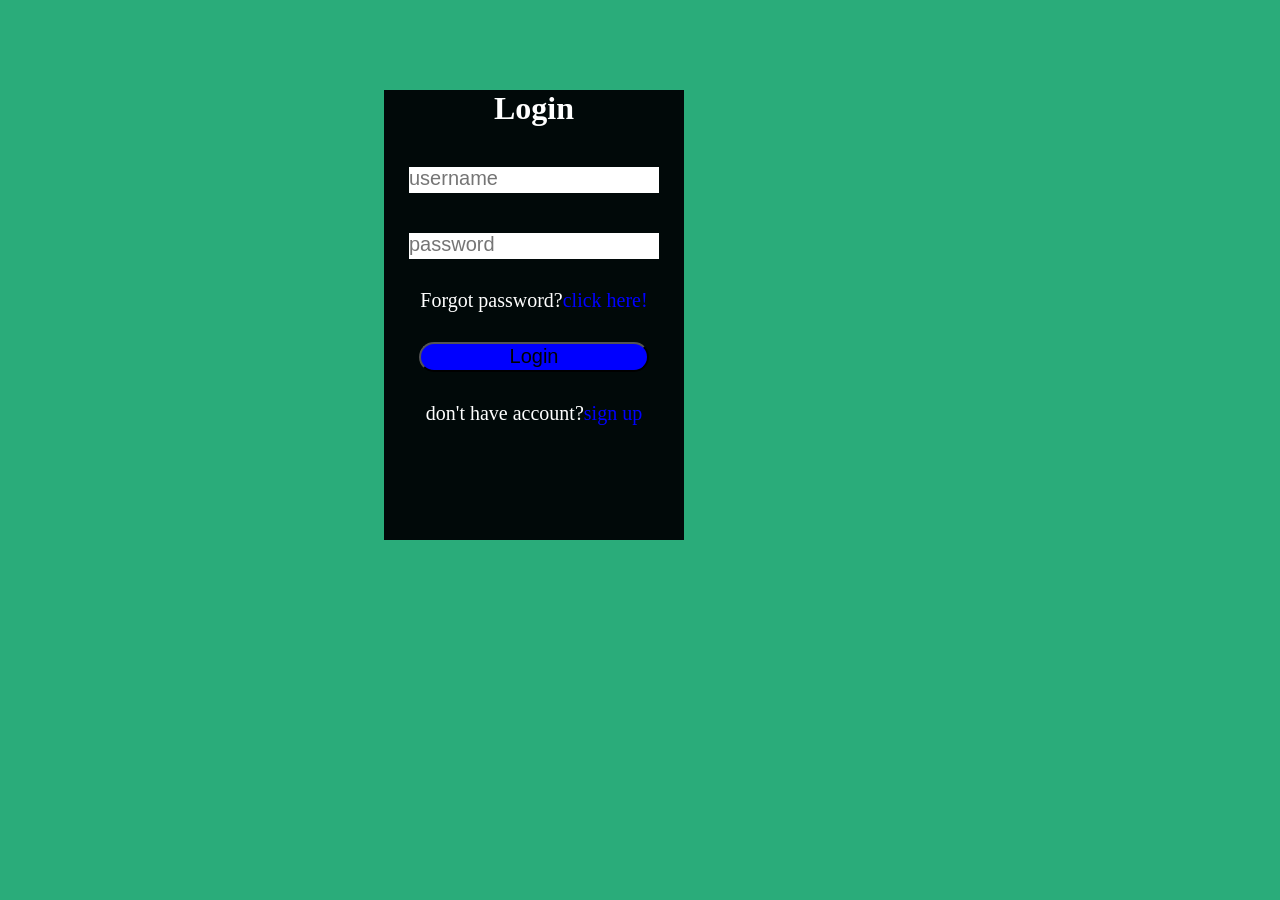
==== login.html @ 7408563b "Add files via upload" ====
<!DOCTYPE html>
<html lang="en">
<head>
    <meta charset="UTF-8">
    <meta name="viewport" content="width=device-width, initial-scale=1.0">
    <title>Document</title>
    <link rel="stylesheet" href="login.css">
</head>
<body>
    <script src="login.js"></script>
    <div class="contain">
        <div class="text">
            <h1>Login</h1>
            <input class="inp1" type="text" placeholder="username">
            <input class="inp2" type="password" placeholder="password">
            <p>Forgot password?<span>click here!</span></p>
            <button>Login</button>
            <p>don't have account?<span>sign up</span></p>
        </div>
    </div>
</body>
</html>
---- login.css ----
*{
    margin:0%;
    padding:0%;
}
body{
    background-color:rgb(42, 172, 122);
    background-size: 100% 740px;
}
.contain{
    width: 300px;
    height: 450px;
    background-color:rgb(1, 9, 9);
    margin-left: 30%;
    margin-top: 7%;
    text-align: center;
    color: white;
    
}
.content .text{
    position:relative;
    top: 7%;
}
.inp1{
    border: none;
    background-color:white;
    border-bottom: 3px solid white;
    width: 250px;
    font-size: 20px;
    margin-top: 40px;
    outline:rgb(13, 8, 8);
}
.inp2{
    border: none;
    background-color:white;
    border-bottom: 3px solid white;
    width: 250px;
    font-size: 20px;
    margin-top: 40px;
    outline:white;
}
.text button{
    width: 230px;
    height: 30px;
    background-color: blue;
    color: black;
    font-size: 20px;
    border-radius: 25px;
    margin-top: 30px;
    cursor: pointer;
}
button:hover{
    border: 3px solid aqua;
    color:white;
    font-size: 20px;
    background-color: black;
}
p{
    margin-top: 30px;
    font-size: 20px;
}
p span{
    color: blue;
    cursor: pointer;
}
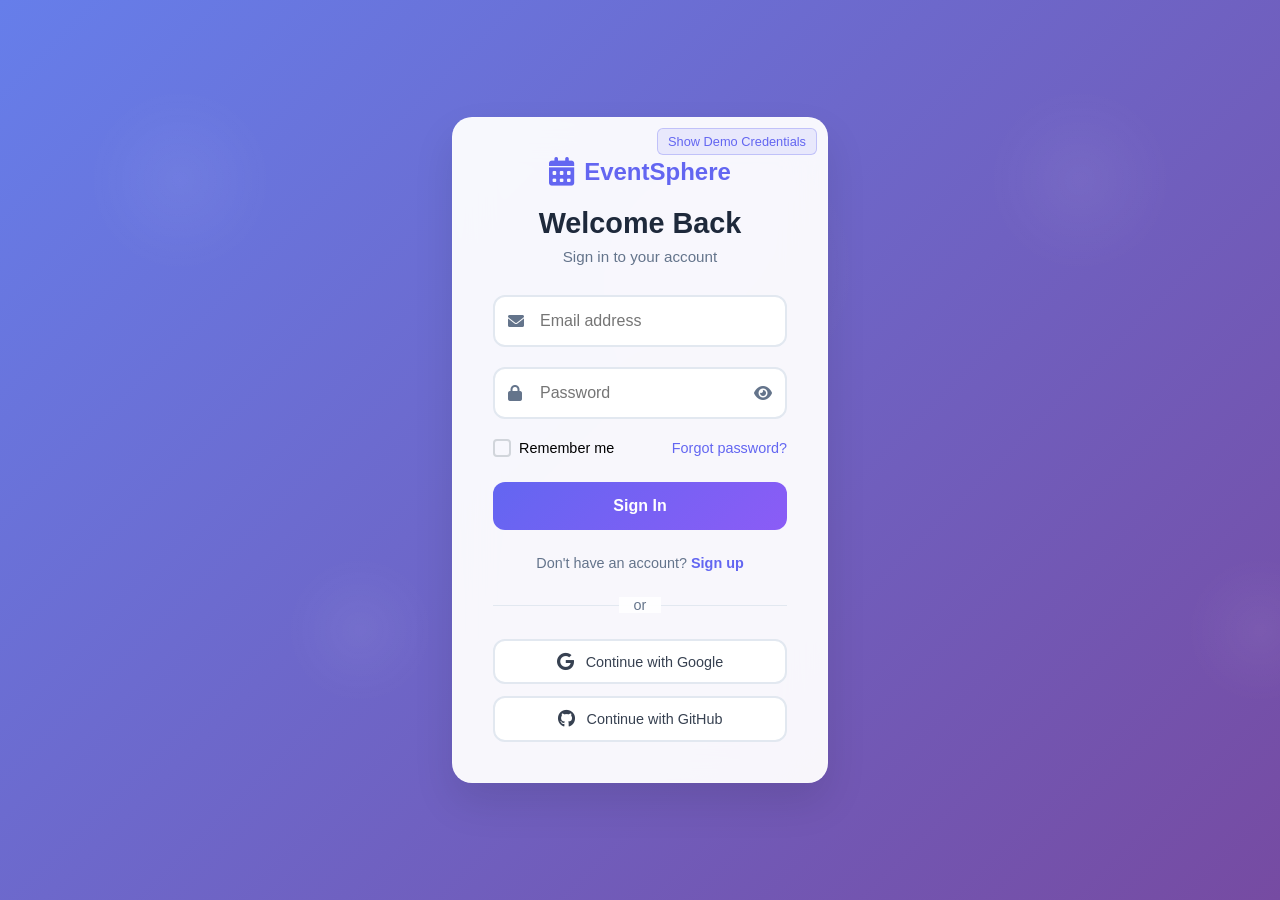
==== commit c8147fc6: "Create comprehensive EventSphere event management platform with auth and dashboard Co-authored-by: s" ====
--- a/login.html
+++ b/login.html
@@ -3,20 +3,95 @@
 <head>
     <meta charset="UTF-8">
     <meta name="viewport" content="width=device-width, initial-scale=1.0">
-    <title>Document</title>
-    <link rel="stylesheet" href="login.css">
+    <title>Login - EventSphere</title>
+    <link rel="stylesheet" href="auth.css">
+    <link href="https://cdnjs.cloudflare.com/ajax/libs/font-awesome/6.0.0/css/all.min.css" rel="stylesheet">
 </head>
 <body>
-    <script src="login.js"></script>
-    <div class="contain">
-        <div class="text">
-            <h1>Login</h1>
-            <input class="inp1" type="text" placeholder="username">
-            <input class="inp2" type="password" placeholder="password">
-            <p>Forgot password?<span>click here!</span></p>
-            <button>Login</button>
-            <p>don't have account?<span>sign up</span></p>
+    <div class="auth-container">
+        <div class="auth-card">
+            <div class="auth-header">
+                <div class="logo">
+                    <i class="fas fa-calendar-alt"></i>
+                    <span>EventSphere</span>
+                </div>
+                <h2 id="auth-title">Welcome Back</h2>
+                <p id="auth-subtitle">Sign in to your account</p>
+            </div>
+
+            <!-- Login Form -->
+            <form id="login-form" class="auth-form">
+                <div class="input-group">
+                    <i class="fas fa-envelope"></i>
+                    <input type="email" id="login-email" placeholder="Email address" required>
+                </div>
+                <div class="input-group">
+                    <i class="fas fa-lock"></i>
+                    <input type="password" id="login-password" placeholder="Password" required>
+                    <i class="fas fa-eye toggle-password" onclick="togglePassword('login-password')"></i>
+                </div>
+                <div class="form-options">
+                    <label class="checkbox">
+                        <input type="checkbox" id="remember-me">
+                        <span class="checkmark"></span>
+                        Remember me
+                    </label>
+                    <a href="#" class="forgot-password">Forgot password?</a>
+                </div>
+                <button type="submit" class="auth-btn">Sign In</button>
+            </form>
+
+            <!-- Signup Form (initially hidden) -->
+            <form id="signup-form" class="auth-form" style="display: none;">
+                <div class="input-group">
+                    <i class="fas fa-user"></i>
+                    <input type="text" id="signup-name" placeholder="Full name" required>
+                </div>
+                <div class="input-group">
+                    <i class="fas fa-envelope"></i>
+                    <input type="email" id="signup-email" placeholder="Email address" required>
+                </div>
+                <div class="input-group">
+                    <i class="fas fa-lock"></i>
+                    <input type="password" id="signup-password" placeholder="Password" required>
+                    <i class="fas fa-eye toggle-password" onclick="togglePassword('signup-password')"></i>
+                </div>
+                <div class="input-group">
+                    <i class="fas fa-lock"></i>
+                    <input type="password" id="confirm-password" placeholder="Confirm password" required>
+                    <i class="fas fa-eye toggle-password" onclick="togglePassword('confirm-password')"></i>
+                </div>
+                <div class="form-options">
+                    <label class="checkbox">
+                        <input type="checkbox" id="terms-agree" required>
+                        <span class="checkmark"></span>
+                        I agree to the <a href="#">Terms & Conditions</a>
+                    </label>
+                </div>
+                <button type="submit" class="auth-btn">Create Account</button>
+            </form>
+
+            <div class="auth-switch">
+                <p id="switch-text">Don't have an account? <span id="switch-link" onclick="toggleAuthMode()">Sign up</span></p>
+            </div>
+
+            <div class="divider">
+                <span>or</span>
+            </div>
+
+            <div class="social-auth">
+                <button class="social-btn google">
+                    <i class="fab fa-google"></i>
+                    Continue with Google
+                </button>
+                <button class="social-btn github">
+                    <i class="fab fa-github"></i>
+                    Continue with GitHub
+                </button>
+            </div>
         </div>
     </div>
+
+    <script src="auth.js"></script>
 </body>
 </html>
--- a/auth.css
+++ b/auth.css
@@ -0,0 +1,443 @@
+/* Reset and Base Styles */
+* {
+    margin: 0;
+    padding: 0;
+    box-sizing: border-box;
+}
+
+body {
+    font-family: 'Segoe UI', Tahoma, Geneva, Verdana, sans-serif;
+    background: linear-gradient(135deg, #667eea 0%, #764ba2 100%);
+    min-height: 100vh;
+    display: flex;
+    align-items: center;
+    justify-content: center;
+    padding: 20px;
+    position: relative;
+    overflow: hidden;
+}
+
+body::before {
+    content: '';
+    position: absolute;
+    top: 0;
+    left: 0;
+    width: 100%;
+    height: 100%;
+    background: url('data:image/svg+xml,<svg xmlns="http://www.w3.org/2000/svg" viewBox="0 0 1000 1000"><defs><radialGradient id="a" cx="50%" cy="50%"><stop offset="0%" stop-color="%23ffffff" stop-opacity="0.05"/><stop offset="100%" stop-color="%23ffffff" stop-opacity="0"/></radialGradient></defs><circle cx="200" cy="200" r="100" fill="url(%23a)"/><circle cx="800" cy="300" r="150" fill="url(%23a)"/><circle cx="400" cy="700" r="80" fill="url(%23a)"/></svg>');
+    animation: float 8s ease-in-out infinite;
+}
+
+@keyframes float {
+    0%, 100% { transform: translateY(0px) rotate(0deg); }
+    50% { transform: translateY(-20px) rotate(5deg); }
+}
+
+/* Auth Container */
+.auth-container {
+    position: relative;
+    z-index: 2;
+}
+
+.auth-card {
+    background: rgba(255, 255, 255, 0.95);
+    backdrop-filter: blur(20px);
+    border-radius: 20px;
+    padding: 40px;
+    width: 100%;
+    max-width: 420px;
+    box-shadow: 0 20px 40px rgba(0, 0, 0, 0.1);
+    border: 1px solid rgba(255, 255, 255, 0.2);
+    animation: slideUp 0.8s ease-out;
+}
+
+@keyframes slideUp {
+    from {
+        opacity: 0;
+        transform: translateY(30px);
+    }
+    to {
+        opacity: 1;
+        transform: translateY(0);
+    }
+}
+
+/* Auth Header */
+.auth-header {
+    text-align: center;
+    margin-bottom: 30px;
+}
+
+.logo {
+    display: flex;
+    align-items: center;
+    justify-content: center;
+    font-size: 1.5rem;
+    font-weight: bold;
+    color: #6366f1;
+    margin-bottom: 20px;
+}
+
+.logo i {
+    margin-right: 10px;
+    font-size: 1.8rem;
+}
+
+.auth-header h2 {
+    color: #1e293b;
+    font-size: 1.8rem;
+    margin-bottom: 8px;
+    font-weight: 600;
+}
+
+.auth-header p {
+    color: #64748b;
+    font-size: 0.95rem;
+}
+
+/* Form Styles */
+.auth-form {
+    margin-bottom: 25px;
+}
+
+.input-group {
+    position: relative;
+    margin-bottom: 20px;
+}
+
+.input-group i {
+    position: absolute;
+    left: 15px;
+    top: 50%;
+    transform: translateY(-50%);
+    color: #64748b;
+    font-size: 1rem;
+    z-index: 1;
+}
+
+.input-group .toggle-password {
+    left: auto;
+    right: 15px;
+    cursor: pointer;
+    transition: color 0.3s ease;
+}
+
+.input-group .toggle-password:hover {
+    color: #6366f1;
+}
+
+.input-group input {
+    width: 100%;
+    padding: 15px 45px;
+    border: 2px solid #e2e8f0;
+    border-radius: 12px;
+    font-size: 1rem;
+    transition: all 0.3s ease;
+    background: white;
+    outline: none;
+}
+
+.input-group input:focus {
+    border-color: #6366f1;
+    box-shadow: 0 0 0 3px rgba(99, 102, 241, 0.1);
+}
+
+.input-group input:valid {
+    border-color: #10b981;
+}
+
+/* Form Options */
+.form-options {
+    display: flex;
+    justify-content: space-between;
+    align-items: center;
+    margin-bottom: 25px;
+    font-size: 0.9rem;
+}
+
+/* Custom Checkbox */
+.checkbox {
+    display: flex;
+    align-items: center;
+    cursor: pointer;
+    user-select: none;
+}
+
+.checkbox input {
+    display: none;
+}
+
+.checkmark {
+    width: 18px;
+    height: 18px;
+    border: 2px solid #d1d5db;
+    border-radius: 4px;
+    margin-right: 8px;
+    position: relative;
+    transition: all 0.3s ease;
+}
+
+.checkbox input:checked + .checkmark {
+    background: #6366f1;
+    border-color: #6366f1;
+}
+
+.checkbox input:checked + .checkmark::after {
+    content: '';
+    position: absolute;
+    left: 5px;
+    top: 2px;
+    width: 4px;
+    height: 8px;
+    border: solid white;
+    border-width: 0 2px 2px 0;
+    transform: rotate(45deg);
+}
+
+.forgot-password {
+    color: #6366f1;
+    text-decoration: none;
+    transition: color 0.3s ease;
+}
+
+.forgot-password:hover {
+    color: #4f46e5;
+}
+
+/* Auth Button */
+.auth-btn {
+    width: 100%;
+    padding: 15px;
+    background: linear-gradient(135deg, #6366f1, #8b5cf6);
+    color: white;
+    border: none;
+    border-radius: 12px;
+    font-size: 1rem;
+    font-weight: 600;
+    cursor: pointer;
+    transition: all 0.3s ease;
+    position: relative;
+    overflow: hidden;
+}
+
+.auth-btn::before {
+    content: '';
+    position: absolute;
+    top: 0;
+    left: -100%;
+    width: 100%;
+    height: 100%;
+    background: linear-gradient(90deg, transparent, rgba(255, 255, 255, 0.2), transparent);
+    transition: left 0.5s ease;
+}
+
+.auth-btn:hover::before {
+    left: 100%;
+}
+
+.auth-btn:hover {
+    transform: translateY(-2px);
+    box-shadow: 0 8px 20px rgba(99, 102, 241, 0.3);
+}
+
+.auth-btn:active {
+    transform: translateY(0);
+}
+
+/* Auth Switch */
+.auth-switch {
+    text-align: center;
+    margin-bottom: 25px;
+}
+
+.auth-switch p {
+    color: #64748b;
+    font-size: 0.9rem;
+}
+
+.auth-switch span {
+    color: #6366f1;
+    cursor: pointer;
+    font-weight: 600;
+    transition: color 0.3s ease;
+}
+
+.auth-switch span:hover {
+    color: #4f46e5;
+}
+
+/* Divider */
+.divider {
+    position: relative;
+    text-align: center;
+    margin: 25px 0;
+}
+
+.divider::before {
+    content: '';
+    position: absolute;
+    top: 50%;
+    left: 0;
+    right: 0;
+    height: 1px;
+    background: #e2e8f0;
+}
+
+.divider span {
+    background: rgba(255, 255, 255, 0.95);
+    padding: 0 15px;
+    color: #64748b;
+    font-size: 0.9rem;
+    position: relative;
+}
+
+/* Social Auth */
+.social-auth {
+    display: flex;
+    flex-direction: column;
+    gap: 12px;
+}
+
+.social-btn {
+    display: flex;
+    align-items: center;
+    justify-content: center;
+    gap: 12px;
+    padding: 12px;
+    border: 2px solid #e2e8f0;
+    border-radius: 12px;
+    background: white;
+    color: #374151;
+    font-size: 0.9rem;
+    font-weight: 500;
+    cursor: pointer;
+    transition: all 0.3s ease;
+}
+
+.social-btn:hover {
+    border-color: #d1d5db;
+    background: #f9fafb;
+    transform: translateY(-1px);
+}
+
+.social-btn.google:hover {
+    border-color: #ea4335;
+    color: #ea4335;
+}
+
+.social-btn.github:hover {
+    border-color: #333;
+    color: #333;
+}
+
+.social-btn i {
+    font-size: 1.1rem;
+}
+
+/* Error and Success Messages */
+.message {
+    padding: 12px;
+    border-radius: 8px;
+    margin-bottom: 20px;
+    font-size: 0.9rem;
+    text-align: center;
+    opacity: 0;
+    transform: translateY(-10px);
+    transition: all 0.3s ease;
+}
+
+.message.show {
+    opacity: 1;
+    transform: translateY(0);
+}
+
+.message.error {
+    background: #fef2f2;
+    color: #dc2626;
+    border: 1px solid #fecaca;
+}
+
+.message.success {
+    background: #f0fdf4;
+    color: #16a34a;
+    border: 1px solid #bbf7d0;
+}
+
+/* Loading State */
+.auth-btn.loading {
+    pointer-events: none;
+    opacity: 0.8;
+}
+
+.auth-btn.loading::after {
+    content: '';
+    position: absolute;
+    top: 50%;
+    left: 50%;
+    transform: translate(-50%, -50%);
+    width: 20px;
+    height: 20px;
+    border: 2px solid rgba(255, 255, 255, 0.3);
+    border-top: 2px solid white;
+    border-radius: 50%;
+    animation: spin 1s linear infinite;
+}
+
+@keyframes spin {
+    0% { transform: translate(-50%, -50%) rotate(0deg); }
+    100% { transform: translate(-50%, -50%) rotate(360deg); }
+}
+
+/* Responsive Design */
+@media (max-width: 480px) {
+    .auth-card {
+        padding: 30px 25px;
+        margin: 10px;
+    }
+    
+    .auth-header h2 {
+        font-size: 1.5rem;
+    }
+    
+    .form-options {
+        flex-direction: column;
+        gap: 15px;
+        align-items: flex-start;
+    }
+    
+    .social-auth {
+        gap: 10px;
+    }
+    
+    .social-btn {
+        padding: 10px;
+        font-size: 0.85rem;
+    }
+}
+
+/* Smooth Transitions for Form Switching */
+.auth-form {
+    transition: all 0.3s ease;
+}
+
+.form-transition {
+    opacity: 0;
+    transform: translateX(20px);
+}
+
+/* Focus and Active States */
+input:focus,
+button:focus {
+    outline: none;
+}
+
+/* Link Styles */
+a {
+    color: #6366f1;
+    text-decoration: none;
+    transition: color 0.3s ease;
+}
+
+a:hover {
+    color: #4f46e5;
+}
